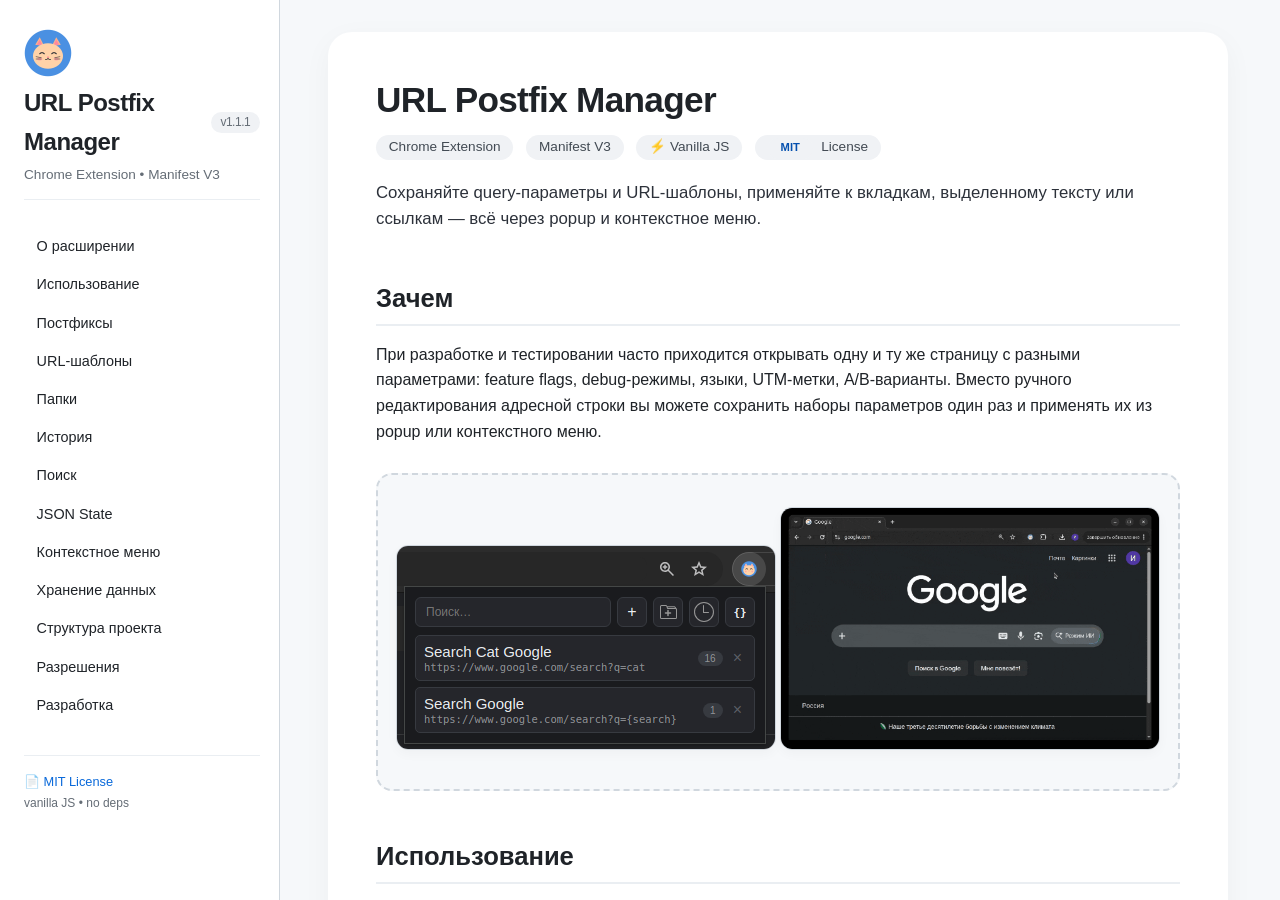
==== index.html @ a30fe421 "Init github page" ====
<!DOCTYPE html>
<html lang="ru">
<head>
    <meta charset="UTF-8" />
    <meta name="viewport" content="width=device-width, initial-scale=1.0" />
    <title>URL Postfix Manager — Документация</title>
    <link type="text/css" rel="stylesheet" href="css/main.css" />
</head>
<body>
    <div class="sidebar-overlay" id="sidebarOverlay"></div>

    <!-- ====== SIDEBAR ====== -->
    <aside class="sidebar" id="sidebar">
        <img src="img/icon48.png" alt="logo">
        <div class="logo">
            URL Postfix Manager
            <small>v1.1.1</small>
        </div>
        <div class="subtitle">Chrome Extension &bull; Manifest V3</div>

        <nav id="sidebarNav">
            <a href="#about" class="active">О расширении</a>
            <a href="#usage">Использование</a>
            <a href="#postfix">Постфиксы</a>
            <a href="#templates">URL-шаблоны</a>
            <a href="#folders">Папки</a>
            <a href="#history">История</a>
            <a href="#search">Поиск</a>
            <a href="#json">JSON State</a>
            <a href="#context">Контекстное меню</a>
            <a href="#storage">Хранение данных</a>
            <a href="#structure">Структура проекта</a>
            <a href="#permissions">Разрешения</a>
            <a href="#dev">Разработка</a>
        </nav>

        <div class="footer-side">
            <span>📄 <a href="#">MIT License</a></span><br />
            <span style="font-size:0.75rem;">vanilla JS &bull; no deps</span>
        </div>
    </aside>

    <!-- ====== MAIN CONTENT ====== -->
    <main class="main" id="mainContent">

        <!-- mobile toggle -->
        <button class="menu-toggle" id="menuToggle" aria-label="Toggle menu">☰</button>

        <div class="content-wrap">

            <!-- HEADER -->
            <header>
                <h1>URL Postfix Manager</h1>
                <div class="meta">
                    <span>Chrome Extension</span>
                    <span>Manifest V3</span>
                    <span>⚡ Vanilla JS</span>
                    <span><span class="badge">MIT</span> License</span>
                </div>
                <p style="font-size:1.05rem; color:#2c313a;">
                    Сохраняйте query-параметры и URL-шаблоны, применяйте к вкладкам,
                    выделенному тексту или ссылкам — всё через popup и контекстное меню.
                </p>
            </header>

            <!-- ============================================================ -->
            <h2 id="about">Зачем</h2>
            <p>
                При разработке и тестировании часто приходится открывать одну и ту же страницу
                с разными параметрами: feature flags, debug-режимы, языки, UTM-метки,
                A/B-варианты. Вместо ручного редактирования адресной строки вы можете
                сохранить наборы параметров один раз и применять их из popup или
                контекстного меню.
            </p>

            <div class="screenshot">
                <img src="img/Url_postfix_manager_popup.png" alt="Скриншот popup" style="max-width:380px;" />
                <img src="img/use_case_1.gif" alt="Использование" style="max-width:380px;" />
            </div>

            <h2 id="usage">Использование</h2>

            <h3>➕ Добавить постфикс</h3>
            <ol>
                <li>Откройте popup расширения (клик по иконке <img src="img/icon16.png">).</li>
                <li>Нажмите <span class="icon-label">＋</span>.</li>
                <li>Введите название и постфикс, например:</li>
            </ol>
            <pre><code>Название: dark mode
        Постфикс: theme=dark&amp;lang=ru</code></pre>
            <ol start="4">
                <li>При необходимости выберите папку.</li>
                <li>Нажмите <strong>Сохранить</strong> или <kbd>Enter</kbd>.</li>
            </ol>

            <h3>▶️ Применить постфикс</h3>
            <p>
                Клик по постфиксу в popup применяет его к URL текущей активной вкладки.
            </p>
            <pre><code>URL:      https://example.com/page?lang=en&amp;id=42
        Постфикс: lang=ru&amp;debug=true
        Итог:     https://example.com/page?lang=ru&amp;id=42&amp;debug=true</code></pre>
            <p>
                <code>lang</code> будет перезаписан, а <code>debug</code> добавлен.
            </p>

            <!-- ============================================================ -->
            <h2 id="postfix">Форматы query-постфикса</h2>
            <p>Все эти варианты эквивалентны:</p>
            <pre><code>theme=dark&amp;lang=ru
        ?theme=dark&amp;lang=ru
        &amp;theme=dark&amp;lang=ru</code></pre>

            <!-- ============================================================ -->
            <h2 id="templates">URL-шаблоны</h2>
            <p>
                Если постфикс начинается с <code>http://</code> или <code>https://</code>,
                расширение считает его URL-шаблоном и открывает результат в новой вкладке.
            </p>
            <pre><code>https://example.com/search?q={query}</code></pre>
            <p>
                При применении к выделенному тексту или ссылке <code>{query}</code> будет
                заменен на переданное значение. Если применить такой шаблон из popup
                без выделенного текста или ссылки, расширение запросит значение вручную.
            </p>

            <!-- ============================================================ -->
            <h2 id="folders">Папки</h2>
            <ul>
                <li>Кнопка <span class="icon-label">📁</span> в topbar создаёт новую папку.</li>
                <li>Клик по шапке папки сворачивает или разворачивает её.</li>
                <li>
                    <span class="icon-label">✕</span> справа от названия удаляет папку,
                    а постфиксы внутри переезжают в корень.
                </li>
                <li><strong>Drag &amp; drop</strong> постфикса на папку перемещает его в эту папку.</li>
                <li>Drag &amp; drop на корневую область перемещает постфикс из папки в корень.</li>
            </ul>

            <!-- ============================================================ -->
            <h2 id="history">История</h2>
            <p>
                Кнопка <span class="icon-label">⏱️</span> в topbar показывает
                применённые постфиксы. Элементы истории можно открыть повторно или удалить.
            </p>

            <!-- ============================================================ -->
            <h2 id="search">Поиск</h2>
            <p>
                Поле поиска фильтрует постфиксы по названию и содержимому.
                Если папка совпадает с поиском, показываются её элементы.
            </p>

            <!-- ============================================================ -->
            <h2 id="json">JSON State</h2>
            <p>
                Кнопка <span class="icon-label">{ }</span> в topbar открывает
                редактор состояния. В нём можно:
            </p>
            <ul>
                <li>посмотреть текущее состояние в JSON;</li>
                <li>вручную изменить JSON и нажать <strong>Применить</strong>;</li>
                <li>импортировать состояние из <code>.json</code> файла;</li>
                <li>экспортировать текущее состояние в файл.</li>
            </ul>
            <p>
                После применения или импорта popup и context menu обновляются сразу.
            </p>

            <h3>Валидация при импорте</h3>
            <ul>
                <li><code>postfixes</code>, <code>folders</code> и <code>history</code> должны быть массивами;</li>
                <li>у папок и постфиксов должны быть уникальные <code>id</code>;</li>
                <li>нельзя использовать зарезервированный <code>id</code> <code>applyPostfixAction</code>;</li>
                <li><code>folderId</code> должен ссылаться на существующую папку или быть <code>null</code>;</li>
                <li>у папки должно быть строковое <code>name</code>;</li>
                <li>у постфикса должны быть строковые <code>label</code> и <code>postfix</code>.</li>
            </ul>

            <!-- ============================================================ -->
            <h2 id="context">Контекстное меню</h2>
            <p>
                Расширение добавляет пункт <strong>URL Postfix Manager</strong>
                в контекстное меню Chrome для выделенного текста и ссылок.
            </p>
            <ul>
                <li>Если применить постфикс к ссылке, значение ссылки передаётся в шаблон.</li>
                <li>Если применить постфикс к выделенному тексту, выделенный текст передаётся в шаблон.</li>
                <li>Обычные query-постфиксы также доступны из контекстного меню.</li>
            </ul>

            <!-- ============================================================ -->
            <h2 id="storage">Хранение данных</h2>
            <p>
                Все данные хранятся локально в <code>chrome.storage.local</code>
                под ключом <code>data_v2</code>.
            </p>
            <pre><code>{
        "postfixes": [
            {
            "id": "uuid",
            "label": "dark mode",
            "postfix": "theme=dark",
            "count": 42,
            "createdAt": 1700000000000,
            "folderId": null,
            "order": 1700000000000
            }
        ],
        "folders": [
            {
            "id": "uuid",
            "name": "Работа",
            "collapsed": false,
            "order": 1700000000000
            }
        ],
        "history": [
            {
            "id": "uuid",
            "postfix": {
                "id": "uuid",
                "label": "dark mode",
                "postfix": "theme=dark"
            },
            "postfixParams": [],
            "newUrl": "https://example.com/?theme=dark",
            "url": "https://example.com/",
            "tabId": 123,
            "createdAt": 1700000000000
            }
        ]
        }</code></pre>

            <!-- ============================================================ -->
            <h2 id="structure">Структура проекта</h2>
            <pre><code>url-postfix-extension/
        ├── manifest.json          # Manifest V3
        ├── background.js          # service worker и context menu
        ├── popup.html             # разметка popup
        ├── popup.css              # стили popup
        ├── popup.js               # UI, drag &amp; drop, импорт/экспорт JSON
        ├── state/
        │   └── AppState.js        # состояние и chrome.storage.local
        ├── services/
        │   ├── postfix.js         # применение постфиксов и URL-шаблонов
        │   └── history.js         # история
        ├── icons/                 # иконки расширения
        └── svg/                   # иконки UI</code></pre>
            <p>
                Никаких build-шагов, фреймворков и зависимостей.
                Vanilla JS + Chrome Extension APIs.
            </p>

            <!-- ============================================================ -->
            <h2 id="permissions">Разрешения</h2>
            <p>В <code>manifest.json</code> используются разрешения:</p>
            <table>
                <tr><th>Разрешение</th><th>Назначение</th></tr>
                <tr><td><code>storage</code></td><td>локальное хранение состояния</td></tr>
                <tr><td><code>activeTab</code></td><td>работа с текущей активной вкладкой</td></tr>
                <tr><td><code>tabs</code></td><td>обновление текущей вкладки и открытие новых</td></tr>
                <tr><td><code>contextMenus</code></td><td>пункты контекстного меню</td></tr>
                <tr><td><code>scripting</code></td><td>зарезервировано для будущих возможностей</td></tr>
            </table>
            <p>
                Расширение хранит данные локально и не отправляет их на внешние серверы.
            </p>

            <!-- ============================================================ -->
            <h2 id="dev">Разработка</h2>
            <p>
                Проект не требует установки зависимостей. После изменения файлов
                перезагрузите unpacked extension в <code>chrome://extensions/</code>.
            </p>
            <p>Быстрая синтаксическая проверка:</p>
            <pre><code>node --check popup.js
        node --check background.js
        node --check state/AppState.js
        node --check services/postfix.js
        node --check services/history.js</code></pre>

            <!-- ============================================================ -->
            <div class="divider"></div>

            <div class="footer-main">
                <span>
                    <img src="img/icon16.png"> <a href="#">URL Postfix Manager</a> &mdash; документация
                </span>
                <span class="license">MIT License</span>
            </div>

        </div><!-- /content-wrap -->
    </main>

    <script>
        (function() {
            'use strict';

            const sidebar = document.getElementById('sidebar');
            const overlay = document.getElementById('sidebarOverlay');
            const toggleBtn = document.getElementById('menuToggle');
            const navLinks = document.querySelectorAll('#sidebarNav a');
            const mainContent = document.getElementById('mainContent');

            // === Mobile menu toggle ===
            function openMenu() {
                sidebar.classList.add('open');
                overlay.classList.add('open');
                document.body.style.overflow = 'hidden';
            }

            function closeMenu() {
                sidebar.classList.remove('open');
                overlay.classList.remove('open');
                document.body.style.overflow = '';
            }

            toggleBtn.addEventListener('click', function(e) {
                e.stopPropagation();
                if (sidebar.classList.contains('open')) {
                    closeMenu();
                } else {
                    openMenu();
                }
            });

            overlay.addEventListener('click', closeMenu);

            // Close menu on link click (mobile)
            navLinks.forEach(function(link) {
                link.addEventListener('click', function() {
                    if (window.innerWidth <= 900) {
                        closeMenu();
                    }
                });
            });

            // === Active link highlight on scroll ===
            const sections = [];
            navLinks.forEach(function(link) {
                const targetId = link.getAttribute('href').substring(1);
                const el = document.getElementById(targetId);
                if (el) sections.push({ id: targetId, el: el, link: link });
            });

            function updateActiveLink() {
                const scrollY = mainContent.scrollTop + 100;

                let currentId = null;
                for (let i = sections.length - 1; i >= 0; i--) {
                    const sec = sections[i];
                    if (sec.el.offsetTop <= scrollY) {
                        currentId = sec.id;
                        break;
                    }
                }

                navLinks.forEach(function(link) {
                    link.classList.remove('active');
                    const href = link.getAttribute('href').substring(1);
                    if (href === currentId) {
                        link.classList.add('active');
                    }
                });
            }

            mainContent.addEventListener('scroll', updateActiveLink);
            // initial highlight
            setTimeout(updateActiveLink, 50);

            // Also update on resize
            window.addEventListener('resize', updateActiveLink);

            // === Smooth scroll for sidebar links ===
            navLinks.forEach(function(link) {
                link.addEventListener('click', function(e) {
                    const targetId = this.getAttribute('href').substring(1);
                    const targetEl = document.getElementById(targetId);
                    if (targetEl) {
                        e.preventDefault();
                        const offset = 20;
                        const targetPos = targetEl.offsetTop - offset;
                        mainContent.scrollTo({ top: targetPos, behavior: 'smooth' });
                    }
                });
            });

        })();
    </script>
</body>
</html>
---- css/main.css ----
* {
    margin: 0;
    padding: 0;
    box-sizing: border-box;
}
body {
    font-family: -apple-system, BlinkMacSystemFont, 'Segoe UI', Roboto, Helvetica, Arial, sans-serif;
    background: #f6f8fa;
    color: #1f2328;
    line-height: 1.6;
    display: flex;
    height: 100vh;
    overflow: hidden;
}

.sidebar {
    width: 280px;
    background: #ffffff;
    border-right: 1px solid #d0d7de;
    padding: 1.8rem 1.2rem 2rem 1.5rem;
    overflow-y: auto;
    flex-shrink: 0;
    position: sticky;
    top: 0;
    height: 100vh;
}
.sidebar::-webkit-scrollbar {
    width: 4px;
}
.sidebar::-webkit-scrollbar-thumb {
    background: #d0d7de;
    border-radius: 8px;
}
.sidebar .logo {
    font-size: 1.5rem;
    font-weight: 700;
    letter-spacing: -0.02em;
    margin-bottom: 0.2rem;
    display: flex;
    align-items: center;
    gap: 0.4rem;
}
.sidebar .logo small {
    font-size: 0.75rem;
    font-weight: 400;
    color: #656d76;
    background: #f0f2f5;
    padding: 0.05rem 0.6rem;
    border-radius: 40px;
}
.sidebar .subtitle {
    font-size: 0.85rem;
    color: #656d76;
    margin-bottom: 1.8rem;
    border-bottom: 1px solid #eaeef2;
    padding-bottom: 0.8rem;
}
.sidebar nav {
    display: flex;
    flex-direction: column;
    gap: 0.15rem;
}
.sidebar nav a {
    color: #1f2328;
    text-decoration: none;
    padding: 0.4rem 0.6rem;
    border-radius: 6px;
    font-size: 0.9rem;
    transition: background 0.1s;
    display: block;
    border-left: 3px solid transparent;
}
.sidebar nav a:hover {
    background: #f0f2f5;
}
.sidebar nav a.active {
    background: #ddf4ff;
    border-left-color: #0969da;
    font-weight: 500;
}
.sidebar nav a .badge-side {
    font-size: 0.7rem;
    background: #eaeef2;
    color: #424a53;
    padding: 0.05rem 0.5rem;
    border-radius: 40px;
    margin-left: 0.4rem;
}
.sidebar .footer-side {
    margin-top: 2rem;
    padding-top: 1rem;
    border-top: 1px solid #eaeef2;
    font-size: 0.8rem;
    color: #656d76;
}
.sidebar .footer-side a {
    color: #0969da;
    text-decoration: none;
}

.main {
    flex: 1;
    overflow-y: auto;
    padding: 2rem 3rem 3rem 3rem;
    background: #f6f8fa;
}
.main::-webkit-scrollbar {
    width: 6px;
}
.main::-webkit-scrollbar-thumb {
    background: #d0d7de;
    border-radius: 8px;
}

.content-wrap {
    max-width: 900px;
    background: #ffffff;
    border-radius: 24px;
    box-shadow: 0 8px 30px rgba(0, 0, 0, 0.04);
    padding: 2.5rem 3rem;
}
@media (max-width: 1024px) {
    .content-wrap {
        padding: 2rem 1.8rem;
    }
}

h1 {
    font-size: 2.2rem;
    font-weight: 700;
    letter-spacing: -0.02em;
    margin-bottom: 0.3rem;
}
h2 {
    font-size: 1.6rem;
    font-weight: 600;
    margin-top: 2.8rem;
    margin-bottom: 1rem;
    padding-bottom: 0.3rem;
    border-bottom: 2px solid #eaeef2;
    scroll-margin-top: 1rem;
}
h3 {
    font-size: 1.15rem;
    font-weight: 600;
    margin-top: 1.6rem;
    margin-bottom: 0.5rem;
}
h4 {
    font-size: 1rem;
    font-weight: 600;
    margin-top: 1.2rem;
    margin-bottom: 0.3rem;
}
a {
    color: #0969da;
    text-decoration: none;
}
a:hover {
    text-decoration: underline;
}
p {
    margin-bottom: 0.9rem;
}
ul,
ol {
    margin: 0.6rem 0 1rem 1.6rem;
}
li {
    margin-bottom: 0.3rem;
}
code {
    background: #f0f2f5;
    padding: 0.15rem 0.5rem;
    border-radius: 6px;
    font-size: 0.85rem;
    font-family: 'SF Mono', 'Menlo', 'Monaco', 'Cascadia Code', 'Consolas', monospace;
}
pre {
    background: #f0f2f5;
    padding: 1rem 1.5rem;
    border-radius: 12px;
    overflow-x: auto;
    font-size: 0.85rem;
    line-height: 1.5;
    margin: 1rem 0;
    border: 1px solid #eaeef2;
}
pre code {
    background: transparent;
    padding: 0;
}
.badge {
    display: inline-block;
    background: #ddf4ff;
    color: #0550ae;
    font-size: 0.7rem;
    font-weight: 600;
    padding: 0.1rem 0.7rem;
    border-radius: 40px;
    margin-right: 0.3rem;
}
.badge.green {
    background: #dafbe1;
    color: #116329;
}
.badge.gray {
    background: #eaeef2;
    color: #424a53;
}

.meta {
    display: flex;
    flex-wrap: wrap;
    gap: 0.4rem 0.8rem;
    margin: 0.4rem 0 1.2rem 0;
    font-size: 0.85rem;
    color: #424a53;
}
.meta span {
    background: #f0f2f5;
    padding: 0.1rem 0.8rem;
    border-radius: 40px;
}

.screenshot {
    background: #f6f8fa;
    border-radius: 16px;
    padding: 2rem 1rem;
    text-align: center;
    margin: 1.8rem 0;
    border: 2px dashed #d0d7de;
    color: #656d76;
    font-size: 0.9rem;
}
.screenshot img {
    max-width: 100%;
    border-radius: 12px;
    border: 1px solid #d0d7de;
    box-shadow: 0 4px 12px rgba(0, 0, 0, 0.03);
}
.screenshot .placeholder-text {
    padding: 1rem 0;
}

table {
    width: 100%;
    border-collapse: collapse;
    margin: 1rem 0;
    font-size: 0.9rem;
}
th,
td {
    border: 1px solid #d0d7de;
    padding: 0.5rem 1rem;
    text-align: left;
}
th {
    background: #f6f8fa;
    font-weight: 600;
}

.divider {
    height: 1px;
    background: #eaeef2;
    margin: 2.5rem 0 1rem 0;
}
.icon-label {
    display: inline-block;
    background: #f0f2f5;
    padding: 0.05rem 0.6rem;
    border-radius: 6px;
    font-size: 0.8rem;
    font-weight: 500;
}
.footer-main {
    margin-top: 3rem;
    padding-top: 1.5rem;
    border-top: 2px solid #eaeef2;
    color: #656d76;
    font-size: 0.85rem;
    display: flex;
    flex-wrap: wrap;
    justify-content: space-between;
    align-items: center;
}
.footer-main .license {
    background: #f0f2f5;
    padding: 0.05rem 0.8rem;
    border-radius: 40px;
    font-size: 0.75rem;
}

.menu-toggle {
    display: none;
    background: none;
    border: none;
    font-size: 1.8rem;
    cursor: pointer;
    padding: 0.2rem 0.6rem;
    border-radius: 8px;
    color: #1f2328;
}
.menu-toggle:hover {
    background: #f0f2f5;
}
.sidebar-overlay {
    display: none;
    position: fixed;
    inset: 0;
    background: rgba(0, 0, 0, 0.3);
    z-index: 99;
}

@media (max-width: 900px) {
    .sidebar {
        position: fixed;
        left: -300px;
        top: 0;
        bottom: 0;
        z-index: 100;
        transition: left 0.25s ease;
        box-shadow: 4px 0 20px rgba(0, 0, 0, 0.08);
        width: 280px;
    }
    .sidebar.open {
        left: 0;
    }
    .sidebar-overlay.open {
        display: block;
    }
    .menu-toggle {
        display: inline-block;
    }
    .main {
        padding: 1rem 1rem 2rem 1rem;
    }
    .content-wrap {
        padding: 1.5rem 1.2rem;
        border-radius: 16px;
    }
    h1 {
        font-size: 1.8rem;
    }
    h2 {
        font-size: 1.3rem;
        margin-top: 2rem;
    }
    .meta {
        font-size: 0.75rem;
    }
    .main .menu-toggle {
        margin-bottom: 0.8rem;
    }
}
@media (max-width: 480px) {
    .content-wrap {
        padding: 1rem 0.8rem;
    }
    .sidebar {
        width: 260px;
        padding: 1.2rem 1rem;
    }
    pre {
        padding: 0.8rem 1rem;
        font-size: 0.8rem;
    }
}
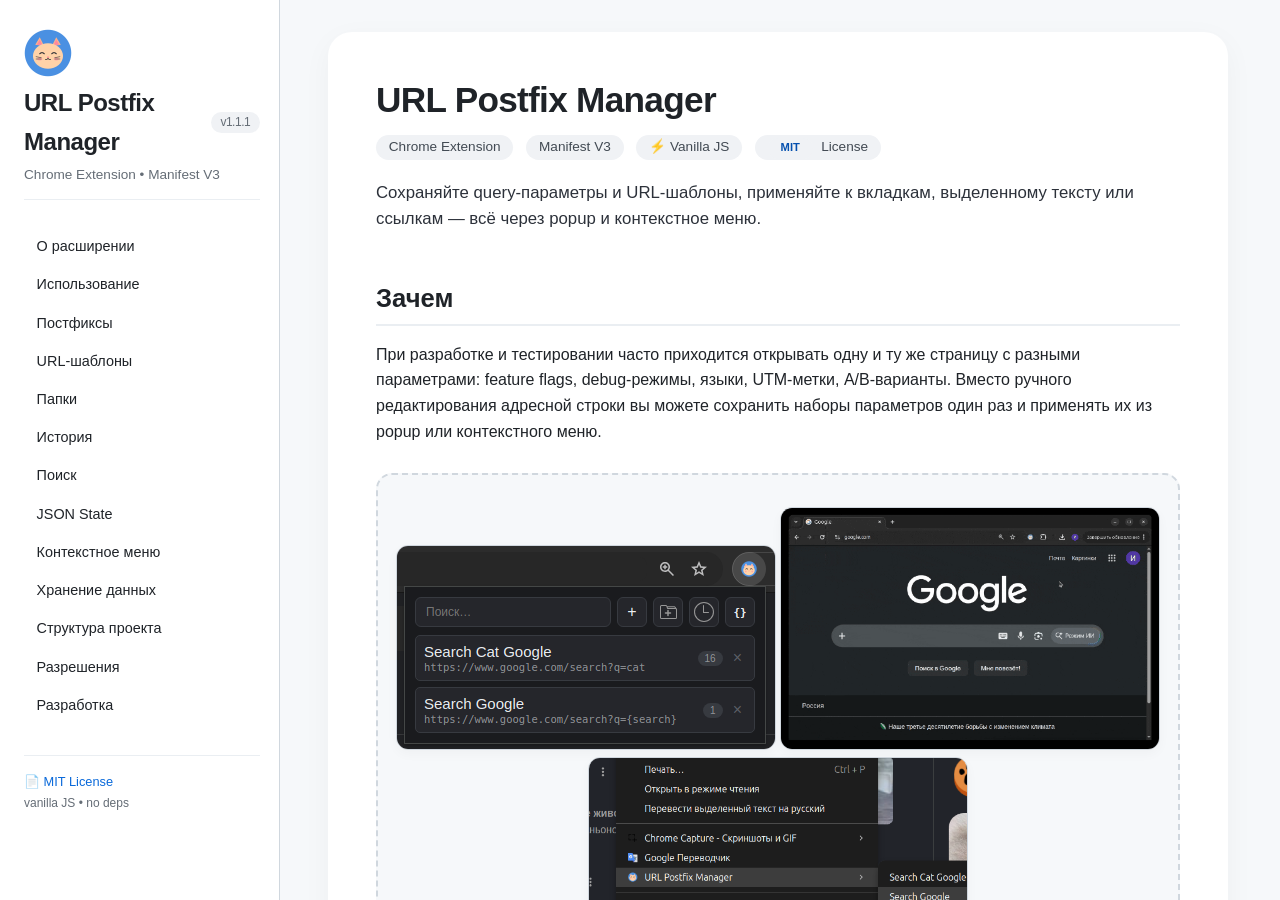
==== commit fba8f2ac: "Add screenshot" ====
--- a/index.html
+++ b/index.html
@@ -76,6 +76,7 @@
             <div class="screenshot">
                 <img src="img/Url_postfix_manager_popup.png" alt="Скриншот popup" style="max-width:380px;" />
                 <img src="img/use_case_1.gif" alt="Использование" style="max-width:380px;" />
+                <img src="img/screen_2.png" alt="Использование контекстное меню" style="max-width:380px;" />
             </div>
 
             <h2 id="usage">Использование</h2>
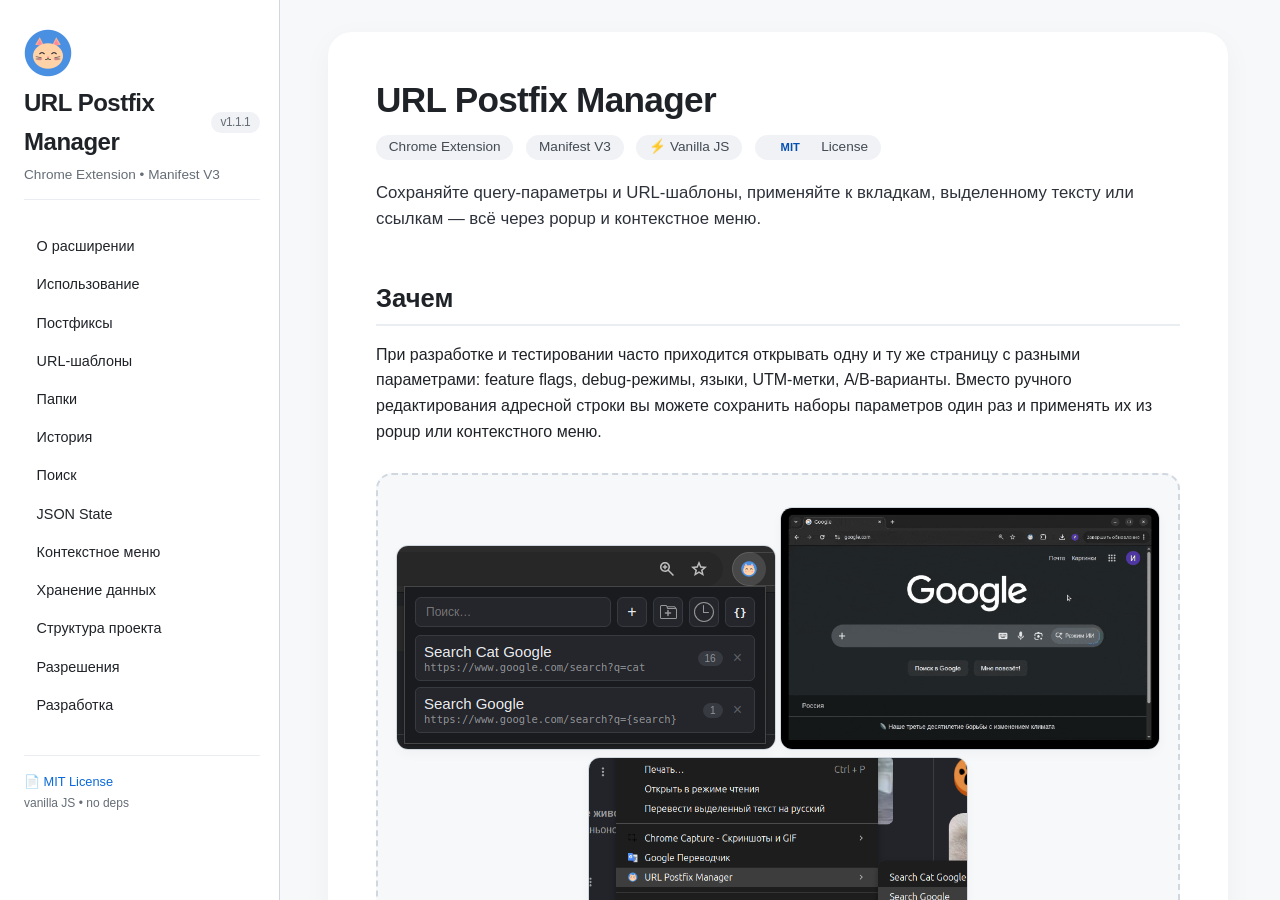
==== commit ac23f3b4: "Add favicon" ====
--- a/index.html
+++ b/index.html
@@ -5,6 +5,12 @@
     <meta name="viewport" content="width=device-width, initial-scale=1.0" />
     <title>URL Postfix Manager — Документация</title>
     <link type="text/css" rel="stylesheet" href="css/main.css" />
+
+    <link rel="icon" type="image/png" href="img/favicon/favicon-96x96.png" sizes="96x96" />
+    <link rel="icon" type="image/svg+xml" href="img/favicon/favicon.svg" />
+    <link rel="shortcut icon" href="img/favicon/favicon.ico" />
+    <link rel="apple-touch-icon" sizes="180x180" href="img/favicon/apple-touch-icon.png" />
+    <link rel="manifest" href="img/favicon/site.webmanifest" />
 </head>
 <body>
     <div class="sidebar-overlay" id="sidebarOverlay"></div>
